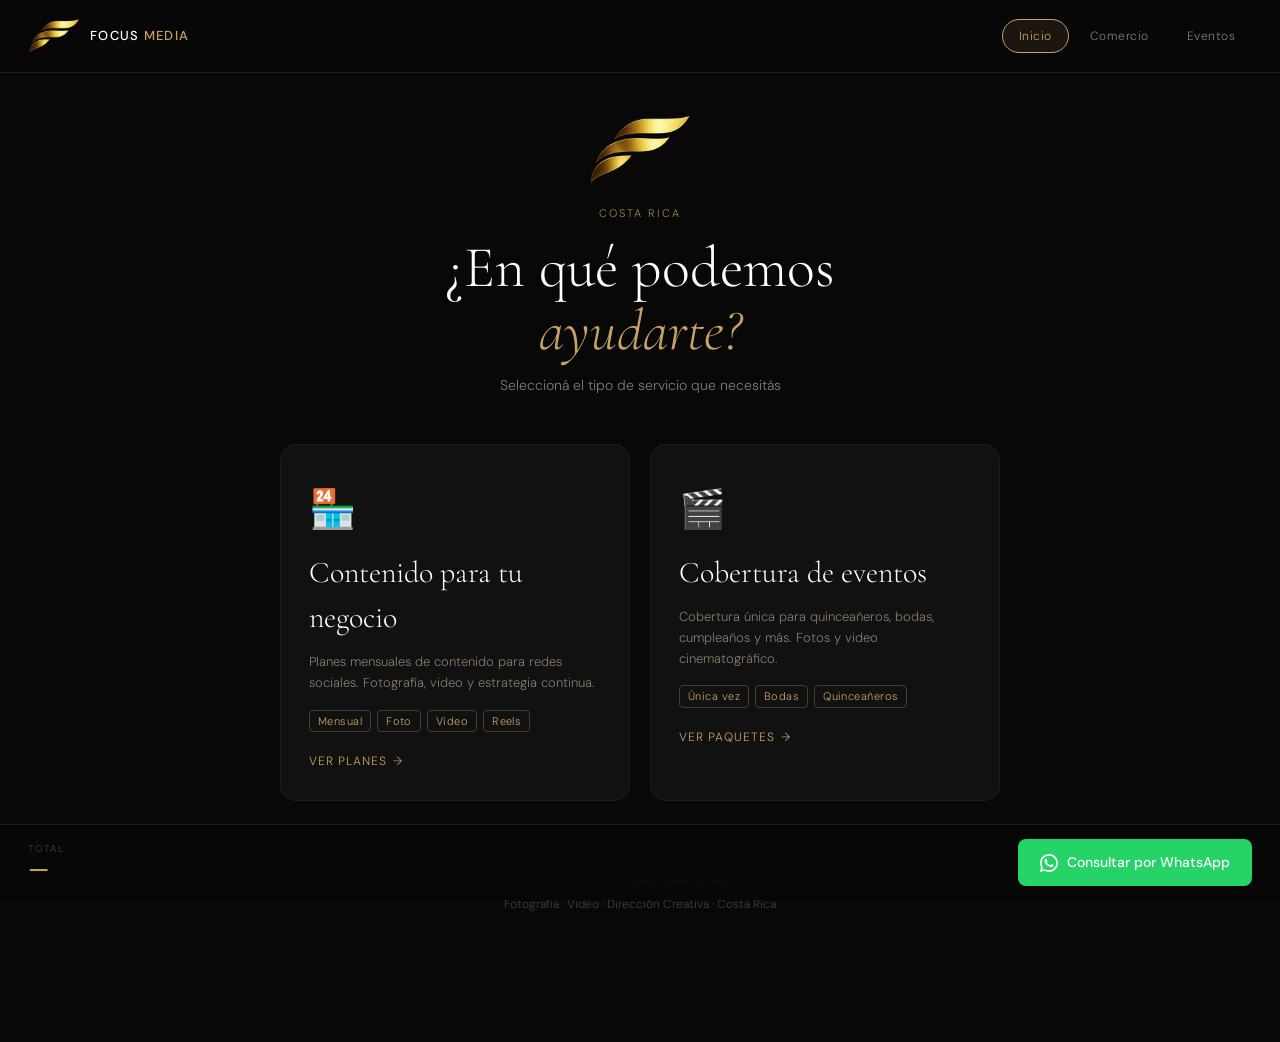
==== index.html @ 5e2e5faf "Initial commit — Focus Media multi-page site" ====
<!DOCTYPE html>
<html lang="es">
<head>
<meta charset="UTF-8">
<meta name="viewport" content="width=device-width,initial-scale=1">
<title>Inicio — Focus Media</title>
<meta name="description" content="Focus Media · Propuestas audiovisuales · Costa Rica">
<link rel="preconnect" href="https://fonts.googleapis.com">
<link rel="preconnect" href="https://fonts.gstatic.com" crossorigin>
<link href="https://fonts.googleapis.com/css2?family=Cormorant+Garamond:ital,wght@0,300;0,400;0,500;1,300;1,400&family=DM+Sans:wght@300;400;500&display=swap" rel="stylesheet">
<link rel="stylesheet" href="assets/style.css">
</head>
<body>
<!-- NAV -->
<nav class="nav">
  <a class="nav-brand" href="index.html"><img id="nav-logo-img" src="" alt="Focus Media" /><span class="nav-logo-text">FOCUS <span>MEDIA</span></span></a>
  <div class="nav-links">
    <a class="nav-btn" id="nav-index"    href="index.html">Inicio</a>
    <a class="nav-btn" id="nav-comercio" href="comercio.html">Comercio</a>
    <a class="nav-btn" id="nav-eventos"  href="eventos.html">Eventos</a>
  </div>
</nav>

<main class="section active">
  <div class="index-wrap">
    <div class="index-header">
      <div class="nav-brand" style="justify-content:center;margin-bottom:20px;cursor:default;pointer-events:none">
        <img src="" id="hero-logo-img" alt="Focus Media" style="height:72px;width:auto" />
      </div>
      <span class="eyebrow">Costa Rica</span>
      <h1>¿En qué podemos<br><em style="color:var(--accent)">ayudarte?</em></h1>
      <p>Seleccioná el tipo de servicio que necesitás</p>
    </div>
    <div class="selector-grid">
      <div class="sel-card" onclick="showSection('comercio')">
        <div class="sel-icon">🏪</div>
        <div class="sel-title">Contenido para tu negocio</div>
        <div class="sel-desc">Planes mensuales de contenido para redes sociales. Fotografía, video y estrategia continua.</div>
        <div class="sel-tags">
          <span class="sel-tag">Mensual</span>
          <span class="sel-tag">Foto</span>
          <span class="sel-tag">Video</span>
          <span class="sel-tag">Reels</span>
        </div>
        <div class="sel-arrow">Ver planes <span>→</span></div>
      </div>
      <div class="sel-card" onclick="showSection('eventos')">
        <div class="sel-icon">🎬</div>
        <div class="sel-title">Cobertura de eventos</div>
        <div class="sel-desc">Cobertura única para quinceañeros, bodas, cumpleaños y más. Fotos y video cinematográfico.</div>
        <div class="sel-tags">
          <span class="sel-tag">Única vez</span>
          <span class="sel-tag">Bodas</span>
          <span class="sel-tag">Quinceañeros</span>
        </div>
        <div class="sel-arrow">Ver paquetes <span>→</span></div>
      </div>
    </div>
  </div>
  <div class="page-footer" style="margin-top:0">
    <p>
      Focus Media · <a href="https://focusmedia.framer.website" target="_blank">focusmedia.framer.website</a><br>
      Fotografía · Video · Dirección Creativa · Costa Rica
    </p>
  </div>

<!-- ══════════════════════════════════════════════════════
     SECCIÓN: COMERCIO
══════════════════════════════════════════════════════════ -->
</main>

<div class="sticky-footer" id="sticky">
  <div class="sf-total">
    <div class="sf-label">Total</div>
    <div class="sf-amount" id="sf-amount">—</div>
    <div class="sf-sub" id="sf-sub"></div>
  </div>
  <div class="sf-actions">
    <label class="iva-wrap" id="iva-wrap">
      <input type="checkbox" class="iva-check" id="iva-check" onchange="toggleIva()">
      <span>+ IVA (13%)</span>
    </label>
    <button class="img-btn" id="img-btn" onclick="generateQuoteImage()">
      <svg viewBox="0 0 24 24" fill="none" stroke="currentColor" stroke-width="2" stroke-linecap="round" stroke-linejoin="round">
        <rect x="3" y="3" width="18" height="18" rx="2"/><circle cx="8.5" cy="8.5" r="1.5"/>
        <polyline points="21 15 16 10 5 21"/>
      </svg>
      Generar imagen
    </button>
    <a class="wa-btn" id="wa-btn" href="#" target="_blank">
      <svg viewBox="0 0 24 24" fill="currentColor">
        <path d="M17.472 14.382c-.297-.149-1.758-.867-2.03-.967-.273-.099-.471-.148-.67.15-.197.297-.767.966-.94 1.164-.173.199-.347.223-.644.075-.297-.15-1.255-.463-2.39-1.475-.883-.788-1.48-1.761-1.653-2.059-.173-.297-.018-.458.13-.606.134-.133.298-.347.446-.52.149-.174.198-.298.298-.497.099-.198.05-.371-.025-.52-.075-.149-.669-1.612-.916-2.207-.242-.579-.487-.5-.669-.51-.173-.008-.371-.01-.57-.01-.198 0-.52.074-.792.372-.272.297-1.04 1.016-1.04 2.479 0 1.462 1.065 2.875 1.213 3.074.149.198 2.096 3.2 5.077 4.487.709.306 1.262.489 1.694.625.712.227 1.36.195 1.871.118.571-.085 1.758-.719 2.006-1.413.248-.694.248-1.289.173-1.413-.074-.124-.272-.198-.57-.347z"/>
        <path d="M12 0C5.373 0 0 5.373 0 12c0 2.117.549 4.105 1.514 5.83L0 24l6.335-1.652A11.954 11.954 0 0012 24c6.627 0 12-5.373 12-12S18.627 0 12 0zm0 21.818a9.818 9.818 0 01-5.003-1.37l-.359-.213-3.759.98.999-3.648-.234-.374A9.782 9.782 0 012.182 12C2.182 6.57 6.57 2.182 12 2.182S21.818 6.57 21.818 12 17.43 21.818 12 21.818z"/>
      </svg>
      Consultar por WhatsApp
    </a>
  </div>
</div>


<script src="assets/app.js"></script>
</body>
</html>
---- assets/style.css ----
:root {
  --bg:         #080808;
  --surface:    #111111;
  --surface-2:  #161616;
  --border:     #1e1e1e;
  --border-lt:  #2a2a2a;
  --accent:     #C9A163;
  --accent-dim: rgba(201,161,99,.10);
  --hover:      rgba(201,161,99,.25);
  --text:       #e8e0d4;
  --muted:      #8a7a6a;
  --dim:        #4a3e32;
  --r-lg: 16px; --r: 12px; --r-sm: 8px; --r-pill: 40px;
}
*,*::before,*::after{box-sizing:border-box;margin:0;padding:0}
html{scroll-behavior:smooth}
body{
  background:var(--bg);color:var(--text);
  font-family:'DM Sans',sans-serif;font-weight:300;font-size:15px;
  line-height:1.5;min-height:100vh;-webkit-font-smoothing:antialiased;
  padding-bottom:90px;
}

/* ── NAV ────────────────────────────────────────────────── */
.nav{
  display:flex;align-items:center;justify-content:space-between;
  padding:18px 28px;border-bottom:1px solid var(--border);
  position:sticky;top:0;background:rgba(8,8,8,.92);
  backdrop-filter:blur(20px);z-index:200;
}
.nav-brand{
  display:flex;align-items:center;gap:10px;
  color:#fff;text-decoration:none;cursor:pointer;
}
.nav-brand img{height:36px;width:auto;display:block}
.nav-logo-text{font-size:13px;font-weight:500;letter-spacing:.1em}
.nav-logo-text span{color:var(--accent)}

.nav-links{display:flex;gap:4px}
.nav-btn{
  background:transparent;border:1px solid transparent;
  color:var(--muted);padding:7px 16px;border-radius:var(--r-pill);
  font-family:'DM Sans',sans-serif;font-size:12px;letter-spacing:.04em;
  cursor:pointer;transition:all .2s;
}
.nav-btn:hover{color:var(--accent);border-color:rgba(201,161,99,.3)}
.nav-btn.active{color:var(--accent);border-color:var(--accent);background:var(--accent-dim)}

/* ── SECTIONS ───────────────────────────────────────────── */
.section{display:none}
.section.active{display:block}

/* ══════════════════════════════════════════════════════════
   INDEX
══════════════════════════════════════════════════════════ */
.index-wrap{
  min-height:calc(100vh - 58px - 90px);
  display:flex;flex-direction:column;
  align-items:center;justify-content:center;
  padding:40px 24px;
}
.index-header{text-align:center;margin-bottom:48px}
.eyebrow{
  font-size:11px;letter-spacing:.18em;text-transform:uppercase;
  color:var(--accent);opacity:.8;margin-bottom:14px;display:block;
}
.index-header h1{
  font-family:'Cormorant Garamond',serif;font-weight:300;
  font-size:clamp(36px,6vw,58px);color:#fff;line-height:1.1;
}
.index-header p{font-size:14px;color:var(--muted);margin-top:12px}

.selector-grid{
  display:grid;grid-template-columns:1fr 1fr;
  gap:20px;max-width:720px;width:100%;
}
@media(max-width:520px){.selector-grid{grid-template-columns:1fr}}

.sel-card{
  background:var(--surface);border:1px solid var(--border);
  border-radius:var(--r-lg);padding:36px 28px 30px;
  cursor:pointer;transition:all .25s;
  display:flex;flex-direction:column;gap:12px;
  text-align:left;position:relative;overflow:hidden;
}
.sel-card::after{
  content:'';position:absolute;inset:0;
  background:linear-gradient(135deg,rgba(201,161,99,.07),transparent 60%);
  opacity:0;transition:opacity .25s;
}
.sel-card:hover{border-color:rgba(201,161,99,.5);transform:translateY(-3px);box-shadow:0 8px 32px rgba(0,0,0,.5)}
.sel-card:hover::after{opacity:1}
.sel-icon{font-size:38px}
.sel-title{font-family:'Cormorant Garamond',serif;font-size:30px;font-weight:300;color:#fff}
.sel-desc{font-size:13px;color:var(--muted);line-height:1.6}
.sel-tags{display:flex;flex-wrap:wrap;gap:6px;margin-top:4px}
.sel-tag{
  font-size:11px;color:var(--accent);
  border:1px solid rgba(201,161,99,.3);
  border-radius:4px;padding:2px 8px;letter-spacing:.04em;
}
.sel-arrow{
  margin-top:8px;font-size:12px;color:var(--accent);
  letter-spacing:.08em;text-transform:uppercase;
  display:inline-flex;align-items:center;gap:6px;
}

/* ══════════════════════════════════════════════════════════
   PÁGINA HEADER
══════════════════════════════════════════════════════════ */
.page-header{
  text-align:center;padding:48px 24px 36px;
  border-bottom:1px solid var(--border);
}
.page-header h1{
  font-family:'Cormorant Garamond',serif;font-weight:300;
  font-size:clamp(30px,5vw,50px);color:#fff;
}
.page-header p{font-size:14px;color:var(--muted);margin-top:10px;max-width:480px;margin-left:auto;margin-right:auto}

/* ══════════════════════════════════════════════════════════
   TABS
══════════════════════════════════════════════════════════ */
.tabs-wrap{display:flex;gap:6px;justify-content:center;padding:30px 24px 0;flex-wrap:wrap}
.tab-btn{
  background:transparent;border:1px solid var(--border);color:var(--muted);
  padding:10px 22px;border-radius:var(--r-pill);font-family:'DM Sans',sans-serif;
  font-size:13px;cursor:pointer;transition:all .2s;white-space:nowrap;
}
.tab-btn:hover{border-color:var(--accent);color:var(--accent)}
.tab-btn.active{background:var(--accent);border-color:var(--accent);color:#080808;font-weight:500}
.tab-panel{display:none}
.tab-panel.active{display:block}

/* ══════════════════════════════════════════════════════════
   PLAN CARDS
══════════════════════════════════════════════════════════ */
.plans-outer{max-width:1000px;margin:0 auto;padding:32px 24px 0}
.plans-grid{display:grid;grid-template-columns:repeat(auto-fit,minmax(280px,1fr));gap:16px}
.plan-card{
  background:var(--surface);border:1px solid var(--border);
  border-radius:var(--r-lg);padding:28px 22px 22px;
  position:relative;transition:border-color .2s,transform .2s;
  display:flex;flex-direction:column;
}
.plan-card:hover{border-color:rgba(201,161,99,.3);transform:translateY(-2px)}
.plan-card.featured{border-color:var(--accent);background:linear-gradient(160deg,#131008,#0f0f0f)}
.plan-badge{
  position:absolute;top:-12px;left:50%;transform:translateX(-50%);
  background:var(--accent);color:#080808;font-size:10px;font-weight:500;
  letter-spacing:.1em;text-transform:uppercase;padding:4px 14px;
  border-radius:var(--r-pill);white-space:nowrap;
}
.savings-strip{
  background:var(--accent-dim);border:1px solid rgba(201,161,99,.2);
  border-radius:var(--r-sm);padding:6px 12px;
  display:flex;justify-content:space-between;align-items:center;gap:8px;
  margin-bottom:16px;
}
.savings-strip .alacarte{font-size:11px;color:var(--dim);text-decoration:line-through}
.savings-strip .saving{font-size:11px;color:var(--accent);font-weight:500;white-space:nowrap}
.plan-name{font-family:'Cormorant Garamond',serif;font-size:24px;color:#fff;margin-bottom:4px}
.plan-price{font-size:28px;font-weight:500;color:var(--accent);line-height:1}
.plan-price small{font-size:13px;font-weight:300;color:var(--muted);margin-left:4px}
.plan-divider{height:1px;background:var(--border);margin:16px 0}
.plan-feats{list-style:none;display:flex;flex-direction:column;gap:9px;flex:1}
.plan-feats li{
  font-size:13px;color:var(--muted);
  display:flex;align-items:flex-start;gap:9px;line-height:1.4;
}
.plan-feats li::before{
  content:'';width:5px;height:5px;border-radius:50%;
  background:var(--accent);flex-shrink:0;margin-top:5px;
}
.plan-cta{
  display:block;width:100%;margin-top:20px;padding:12px;
  background:transparent;border:1px solid var(--accent);color:var(--accent);
  border-radius:var(--r-sm);font-family:'DM Sans',sans-serif;font-size:12px;
  letter-spacing:.08em;text-transform:uppercase;cursor:pointer;
  text-align:center;transition:all .2s;
}
.plan-cta:hover,.plan-card.featured .plan-cta{background:var(--accent);color:#080808;font-weight:500}
.plans-nota{max-width:1000px;margin:14px auto 0;padding:0 24px;font-size:12px;color:var(--dim);line-height:1.7}
.plans-nota strong{color:var(--muted)}

/* ══════════════════════════════════════════════════════════
   BUILDER
══════════════════════════════════════════════════════════ */
.builder-head{max-width:1000px;margin:0 auto;padding:32px 24px 0}
.builder-head h2{font-family:'Cormorant Garamond',serif;font-size:26px;color:#fff;font-weight:300}
.builder-head p{font-size:13px;color:var(--muted);margin-top:4px}
.builder-grid{max-width:1000px;margin:20px auto 0;padding:0 24px;display:grid;grid-template-columns:repeat(auto-fill,minmax(280px,1fr));gap:12px}

.sl-card{background:var(--surface);border:1px solid var(--border);border-radius:var(--r);padding:20px}
.sl-top{display:flex;justify-content:space-between;align-items:flex-start;margin-bottom:14px}
.sl-info .sl-name{font-size:13px;color:var(--text)}
.sl-info .sl-unit{font-size:11px;color:var(--dim);margin-top:2px}
.sl-count{font-size:26px;font-weight:500;color:var(--accent);line-height:1;min-width:36px;text-align:right}

input[type=range]{-webkit-appearance:none;width:100%;height:3px;background:var(--border-lt);border-radius:2px;outline:none;cursor:pointer}
input[type=range]::-webkit-slider-thumb{
  -webkit-appearance:none;width:18px;height:18px;border-radius:50%;
  background:var(--accent);cursor:pointer;
  box-shadow:0 0 0 3px rgba(201,161,99,.15);transition:box-shadow .15s;
}
input[type=range]::-webkit-slider-thumb:hover{box-shadow:0 0 0 6px rgba(201,161,99,.2)}

.stepper{display:flex;align-items:center;margin-top:12px}
.stp-btn{
  width:34px;height:34px;background:var(--surface-2);
  border:1px solid var(--border-lt);color:var(--muted);
  font-size:18px;cursor:pointer;display:flex;
  align-items:center;justify-content:center;transition:all .15s;flex-shrink:0;
}
.stp-btn:first-child{border-radius:var(--r-sm) 0 0 var(--r-sm)}
.stp-btn:last-child{border-radius:0 var(--r-sm) var(--r-sm) 0}
.stp-btn:hover{background:var(--border);color:var(--accent)}
.stp-val{
  flex:1;text-align:center;background:var(--surface-2);
  border:1px solid var(--border-lt);border-left:none;border-right:none;
  color:var(--accent);font-size:16px;font-weight:500;
  height:34px;line-height:34px;
}
input[type=number].stp-input{
  flex:1;text-align:center;background:var(--surface-2);
  border:1px solid var(--border-lt);border-left:none;border-right:none;
  color:var(--accent);font-size:16px;font-weight:500;font-family:'DM Sans',sans-serif;
  height:34px;outline:none;width:0;-moz-appearance:textfield;
}
input[type=number].stp-input::-webkit-outer-spin-button,
input[type=number].stp-input::-webkit-inner-spin-button{-webkit-appearance:none;margin:0}

.tip-wrap{max-width:1000px;margin:14px auto 0;padding:0 24px}
.tip-box{
  background:var(--accent-dim);border:1px solid rgba(201,161,99,.25);
  border-radius:var(--r-sm);padding:12px 16px;font-size:13px;
  color:var(--accent);display:none;line-height:1.5;
}
.tip-box.show{display:block}

/* ══════════════════════════════════════════════════════════
   EVENTOS
══════════════════════════════════════════════════════════ */
.ev-type-sub{
  text-align:center;font-size:13px;color:var(--muted);
  padding:10px 24px 0;max-width:1000px;margin:0 auto;min-height:20px;
}
.ev-tracks-outer{max-width:1000px;margin:0 auto;padding:24px 24px 0}
.ev-track-grid{display:grid;grid-template-columns:repeat(3,1fr);gap:16px}
@media(max-width:700px){.ev-track-grid{grid-template-columns:1fr}}
.ev-track-card{
  background:var(--surface);border:2px solid var(--border);
  border-radius:var(--r-lg);padding:28px 22px 22px;cursor:pointer;
  transition:all .22s;position:relative;
  display:flex;flex-direction:column;align-items:center;text-align:center;
}
.ev-track-card:hover{border-color:rgba(201,161,99,.4);transform:translateY(-2px)}
.ev-track-card.sel{border-color:var(--accent);background:linear-gradient(160deg,#131008,#0f0f0f)}
.ev-check{
  position:absolute;top:14px;right:14px;
  width:20px;height:20px;border-radius:50%;
  border:2px solid var(--border-lt);background:transparent;
  transition:all .2s;display:flex;align-items:center;justify-content:center;
}
.ev-track-card.sel .ev-check{background:var(--accent);border-color:var(--accent)}
.ev-track-card.sel .ev-check::after{
  content:'';width:6px;height:10px;
  border:2px solid #080808;border-top:none;border-left:none;
  transform:rotate(45deg) translateY(-1px);display:block;
}
.etc-icon{font-size:36px;margin-bottom:10px}
.etc-name{font-family:'Cormorant Garamond',serif;font-size:22px;color:#fff;margin-bottom:10px;line-height:1.2}
.etc-price{font-size:30px;font-weight:500;color:var(--accent);margin-bottom:12px;line-height:1}
.etc-meta{font-size:12px;color:var(--muted);line-height:1.6}

/* ADD-ONS */
.addons-section{max-width:1000px;margin:36px auto 0;padding:0 24px}
.addons-title{font-family:'Cormorant Garamond',serif;font-size:26px;color:#fff;font-weight:300;margin-bottom:4px}
.addons-sub{font-size:13px;color:var(--muted);margin-bottom:18px}
.addons-grid{display:grid;grid-template-columns:repeat(auto-fill,minmax(260px,1fr));gap:12px}

.ao-card{
  background:var(--surface);border:1px solid var(--border);
  border-radius:var(--r);padding:18px 20px;cursor:pointer;
  transition:all .2s;display:flex;align-items:flex-start;gap:14px;
}
.ao-card:hover{border-color:rgba(201,161,99,.3)}
.ao-card.sel{border-color:var(--accent);background:var(--accent-dim)}
.ao-check{
  width:20px;height:20px;border-radius:4px;border:2px solid var(--border-lt);
  flex-shrink:0;margin-top:1px;display:flex;align-items:center;
  justify-content:center;transition:all .2s;
}
.ao-card.sel .ao-check{background:var(--accent);border-color:var(--accent)}
.ao-card.sel .ao-check::after{
  content:'';width:5px;height:9px;
  border:2px solid #080808;border-top:none;border-left:none;
  transform:rotate(45deg) translateY(-1px);display:block;
}
.ao-name{font-size:14px;color:var(--text);margin-bottom:3px}
.ao-desc{font-size:12px;color:var(--muted);line-height:1.4}
.ao-price{font-size:15px;font-weight:500;color:var(--accent);margin-top:7px}
.ao-price small{font-size:11px;font-weight:300;color:var(--muted)}

/* Content creator hours */
.cc-wrap{max-width:1000px;margin:14px auto 0;padding:0 24px;display:none}
.cc-wrap.show{display:block}
.cc-card{
  background:var(--surface);border:1px solid rgba(201,161,99,.3);
  border-radius:var(--r);padding:20px 24px;
  display:flex;align-items:center;justify-content:space-between;gap:24px;flex-wrap:wrap;
}
.cc-left .cc-name{font-size:14px;color:var(--text)}
.cc-left .cc-note{font-size:12px;color:var(--muted);margin-top:2px}
.cc-right{display:flex;align-items:center;gap:16px}
.cc-stepper{display:flex;align-items:center}
.cc-total{font-size:20px;font-weight:500;color:var(--accent);white-space:nowrap}

/* ══════════════════════════════════════════════════════════
   TIPOS DE CONTENIDO
══════════════════════════════════════════════════════════ */
.types-section{max-width:1000px;margin:52px auto 0;padding:0 24px}
.types-title{font-family:'Cormorant Garamond',serif;font-size:28px;color:#fff;font-weight:300;margin-bottom:4px}
.types-sub{font-size:13px;color:var(--muted);margin-bottom:22px}
.types-grid{display:grid;grid-template-columns:repeat(auto-fill,minmax(210px,1fr));gap:12px}
.type-card{background:var(--surface);border:1px solid var(--border);border-radius:var(--r);padding:22px 20px}
.type-icon{font-size:28px;margin-bottom:12px}
.type-name{font-size:14px;color:var(--text);margin-bottom:5px}
.type-desc{font-size:12px;color:var(--muted);line-height:1.55}

/* ══════════════════════════════════════════════════════════
   FOOTER
══════════════════════════════════════════════════════════ */
.page-footer{
  max-width:1000px;margin:52px auto 0;padding:28px 24px 36px;
  border-top:1px solid var(--border);text-align:center;
}
.page-footer p{font-size:12px;color:var(--dim);line-height:1.9}
.page-footer a{color:var(--accent);text-decoration:none}

/* STICKY */
.sticky-footer{
  position:fixed;bottom:0;left:0;right:0;
  background:rgba(8,8,8,.94);backdrop-filter:blur(20px);
  border-top:1px solid var(--border);padding:14px 28px;
  display:flex;align-items:center;justify-content:space-between;gap:16px;z-index:100;
}
.sf-total .sf-label{font-size:10px;color:var(--dim);letter-spacing:.1em;text-transform:uppercase}
.sf-total .sf-amount{font-size:24px;font-weight:500;color:var(--accent);line-height:1.1}
.sf-total .sf-sub{font-size:11px;color:var(--dim);margin-top:1px}
.wa-btn{
  display:inline-flex;align-items:center;gap:9px;
  background:#25D366;color:#fff;border:none;border-radius:var(--r-sm);
  padding:13px 22px;font-family:'DM Sans',sans-serif;font-size:14px;
  font-weight:500;cursor:pointer;text-decoration:none;transition:background .2s;white-space:nowrap;
}
.wa-btn:hover{background:#20c05c}
.wa-btn svg{width:18px;height:18px;flex-shrink:0}

@media(max-width:600px){
  .sticky-footer{padding:12px 16px}
  .sf-total .sf-amount{font-size:20px}
  .wa-btn{padding:12px 16px;font-size:13px}
  .nav{padding:16px 20px}
}

/* IVA toggle */
.iva-wrap{display:none;align-items:center;gap:7px;font-size:11px;color:var(--dim);cursor:pointer;white-space:nowrap}
.iva-wrap.show{display:flex}
.iva-check{width:14px;height:14px;accent-color:var(--accent);cursor:pointer;flex-shrink:0}
/* Generar imagen */
.img-btn{
  display:none;align-items:center;gap:8px;
  background:transparent;border:1px solid rgba(201,161,99,.35);
  color:var(--accent);border-radius:var(--r-sm);
  padding:10px 16px;font-family:'DM Sans',sans-serif;font-size:13px;
  font-weight:500;cursor:pointer;transition:all .2s;white-space:nowrap;flex-shrink:0;
}
.img-btn.show{display:inline-flex}
.img-btn:hover{border-color:var(--accent);background:rgba(201,161,99,.07)}
.img-btn svg{width:15px;height:15px;flex-shrink:0}
.sf-actions{display:flex;align-items:center;gap:10px;flex-wrap:wrap;justify-content:flex-end}
@media(max-width:600px){
  .img-btn{padding:10px 12px;font-size:12px}
  .iva-wrap{font-size:10px}
}
/* multi-page nav: <a> links styled like nav buttons */
.nav-brand{ text-decoration:none }
.nav-btn{ text-decoration:none; display:inline-flex; align-items:center; }
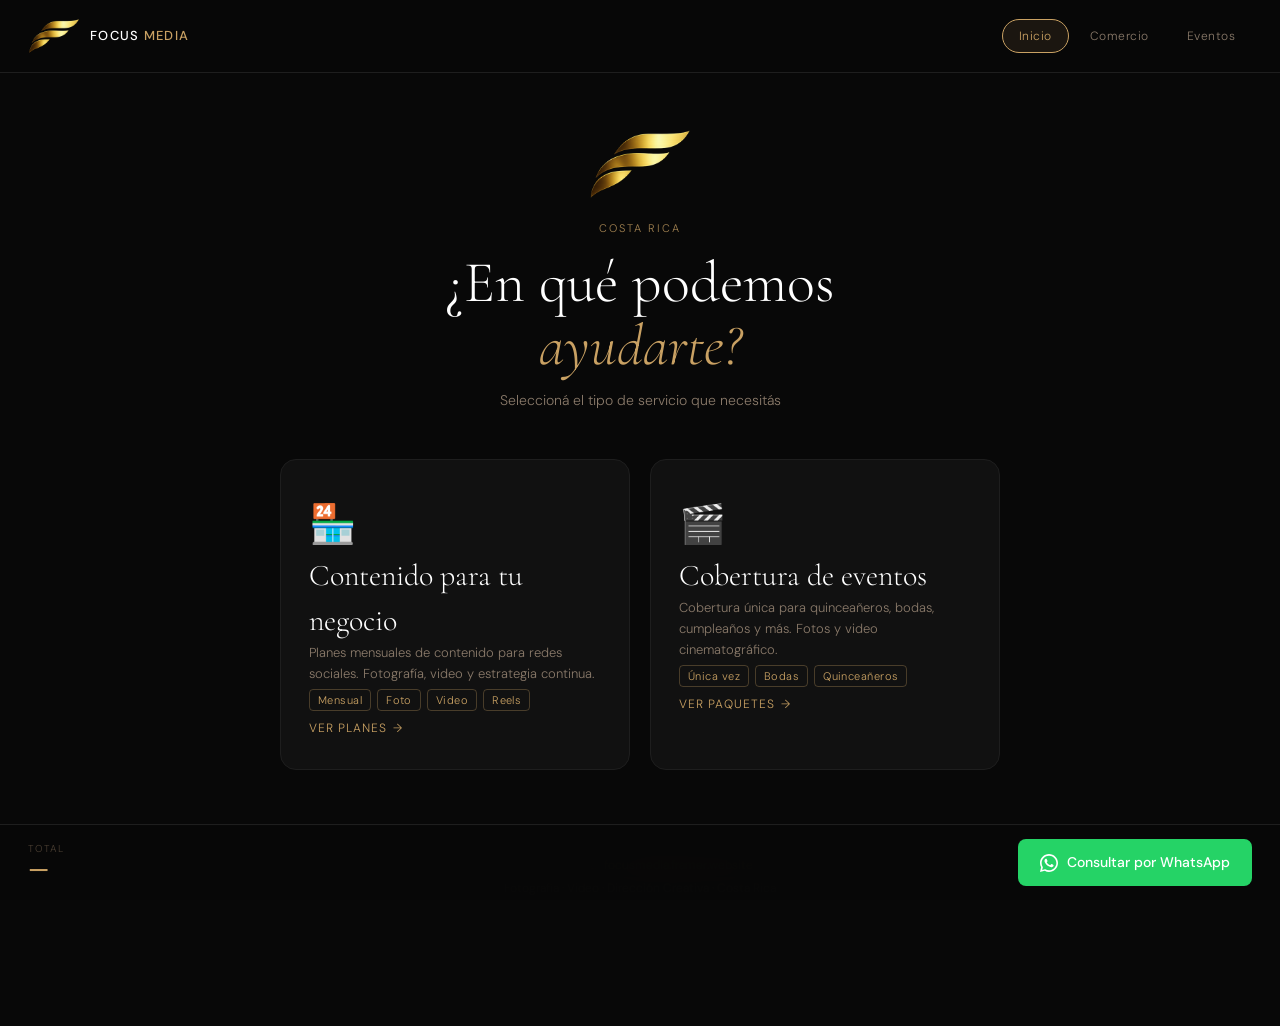
==== commit e684ed69: "Fix sel-card nav links + imagen con servicios incluidos y /mes inline" ====
--- a/index.html
+++ b/index.html
@@ -32,7 +32,7 @@
       <p>Seleccioná el tipo de servicio que necesitás</p>
     </div>
     <div class="selector-grid">
-      <div class="sel-card" onclick="showSection('comercio')">
+      <a class="sel-card" href="comercio.html" style="text-decoration:none;color:inherit;display:block">
         <div class="sel-icon">🏪</div>
         <div class="sel-title">Contenido para tu negocio</div>
         <div class="sel-desc">Planes mensuales de contenido para redes sociales. Fotografía, video y estrategia continua.</div>
@@ -43,8 +43,8 @@
           <span class="sel-tag">Reels</span>
         </div>
         <div class="sel-arrow">Ver planes <span>→</span></div>
-      </div>
-      <div class="sel-card" onclick="showSection('eventos')">
+      </a>
+      <a class="sel-card" href="eventos.html" style="text-decoration:none;color:inherit;display:block">
         <div class="sel-icon">🎬</div>
         <div class="sel-title">Cobertura de eventos</div>
         <div class="sel-desc">Cobertura única para quinceañeros, bodas, cumpleaños y más. Fotos y video cinematográfico.</div>
@@ -54,7 +54,7 @@
           <span class="sel-tag">Quinceañeros</span>
         </div>
         <div class="sel-arrow">Ver paquetes <span>→</span></div>
-      </div>
+      </a>
     </div>
   </div>
   <div class="page-footer" style="margin-top:0">
